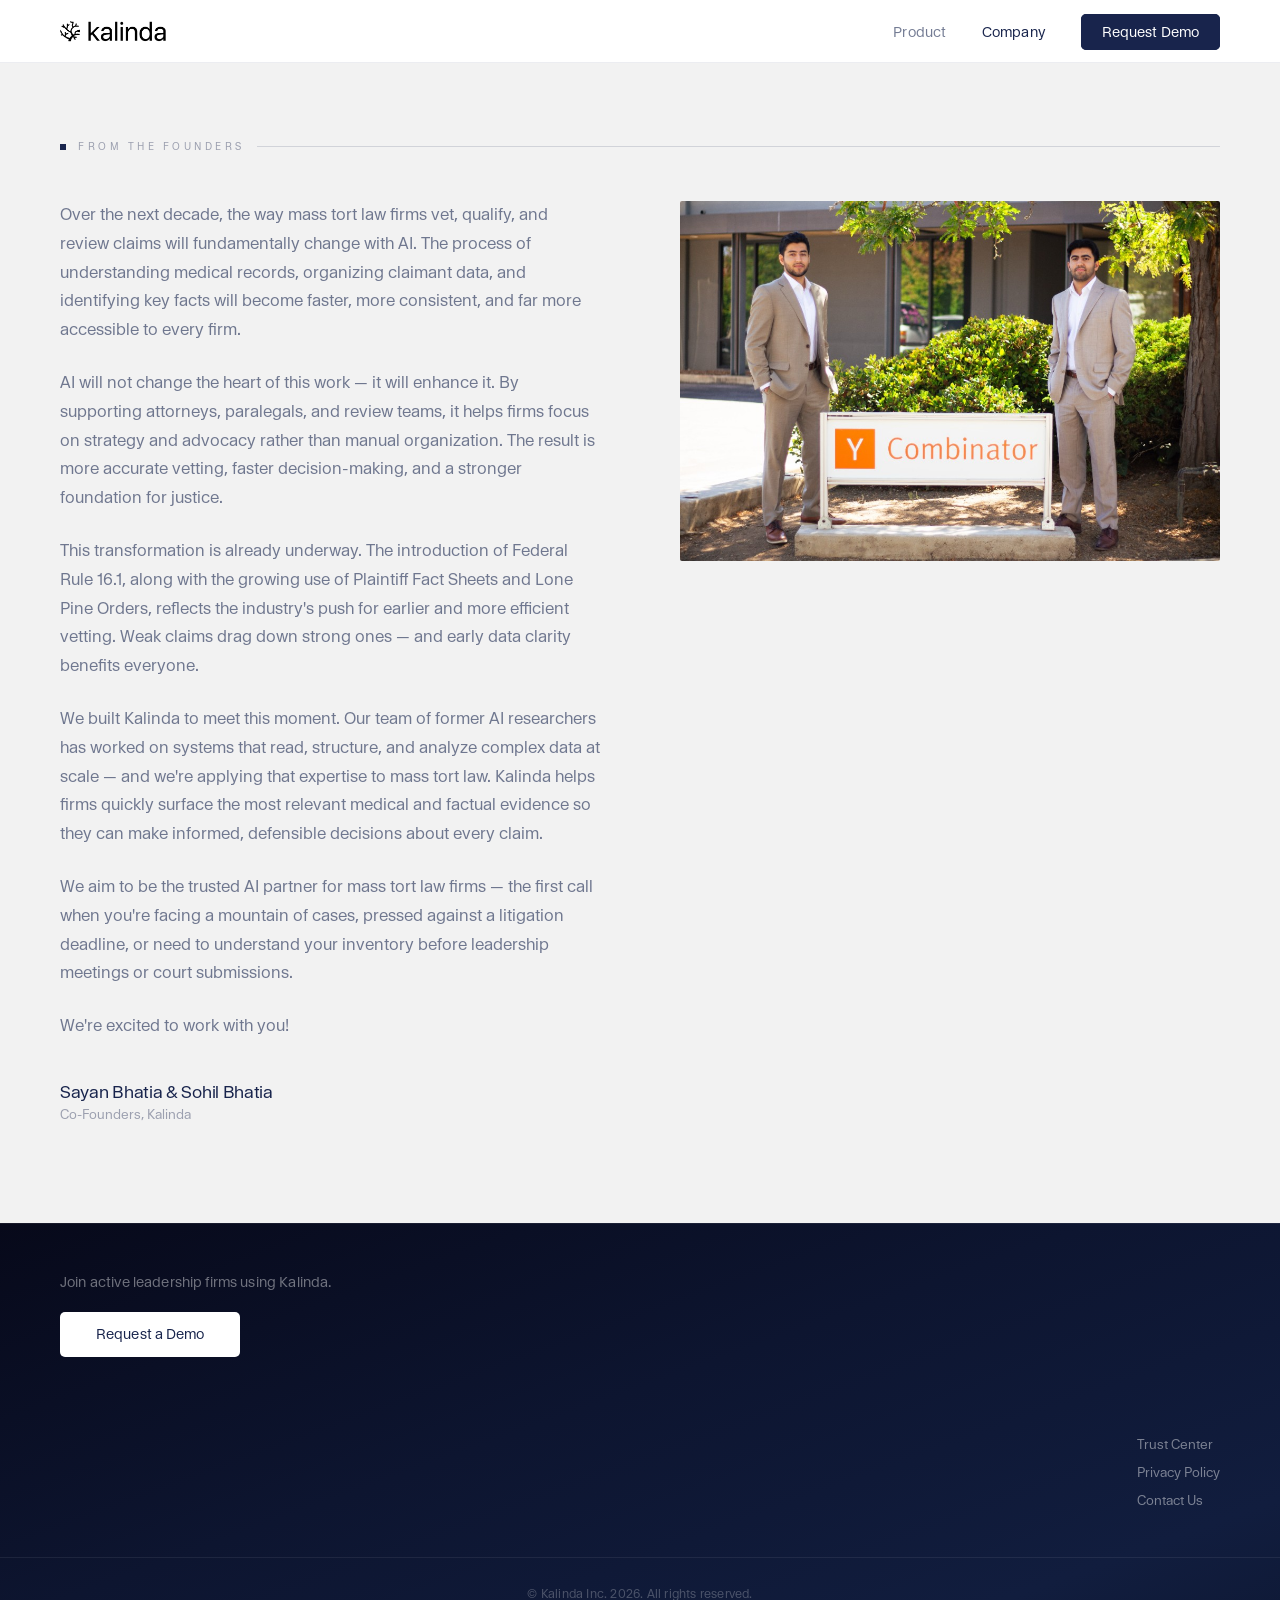
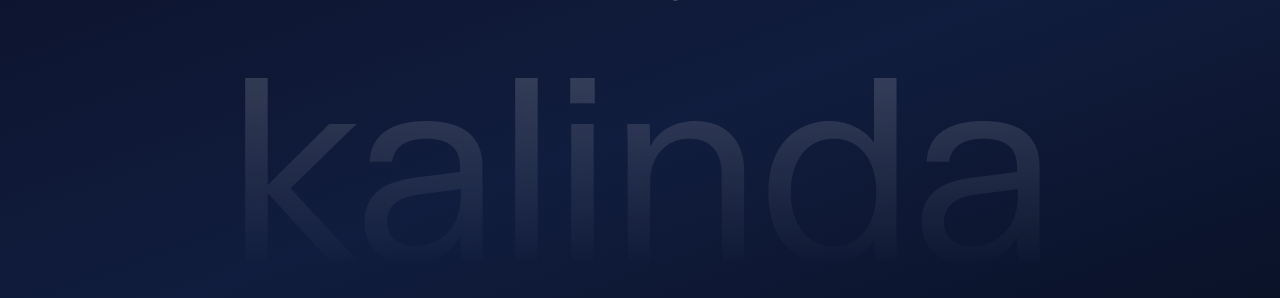
==== company.html @ b598a418 "Initial commit: Kalinda marketing website Made-with: Cursor" ====
<!DOCTYPE html>
<html lang="en">
<head>
  <meta charset="UTF-8" />
  <meta name="viewport" content="width=device-width, initial-scale=1.0" />
  <title>Kalinda — Company</title>
  <link rel="stylesheet" href="styles.css" />
</head>
<body>

  <!-- Navigation -->
  <nav id="nav" class="scrolled">
    <a href="index.html" class="nav-logo">
      <img src="kalinda_white.png" alt="Kalinda" class="nav-logo-img" />
    </a>
    <ul class="nav-links">
      <li><a href="index.html" class="nav-link">Product</a></li>
      <li><a href="company.html" class="nav-link active">Company</a></li>
      <li><a href="https://calendly.com/kalinda-ai/book-a-demo" target="_blank" rel="noopener" class="nav-cta">Request Demo</a></li>
    </ul>
  </nav>

  <!-- Letter from the founders -->
  <section class="company-letter">
    <div class="company-inner">
      <div class="company-label-row">
        <span class="company-dot"></span>
        <span class="company-label">From the Founders</span>
        <span class="company-rule"></span>
      </div>

      <div class="company-grid">
        <div class="company-text">
          <p>Over the next decade, the way mass tort law firms vet, qualify, and review claims will fundamentally change with AI. The process of understanding medical records, organizing claimant data, and identifying key facts will become faster, more consistent, and far more accessible to every firm.</p>

          <p>AI will not change the heart of this work — it will enhance it. By supporting attorneys, paralegals, and review teams, it helps firms focus on strategy and advocacy rather than manual organization. The result is more accurate vetting, faster decision-making, and a stronger foundation for justice.</p>

          <p>This transformation is already underway. The introduction of Federal Rule 16.1, along with the growing use of Plaintiff Fact Sheets and Lone Pine Orders, reflects the industry's push for earlier and more efficient vetting. Weak claims drag down strong ones — and early data clarity benefits everyone.</p>

          <p>We built Kalinda to meet this moment. Our team of former AI researchers has worked on systems that read, structure, and analyze complex data at scale — and we're applying that expertise to mass tort law. Kalinda helps firms quickly surface the most relevant medical and factual evidence so they can make informed, defensible decisions about every claim.</p>

          <p>We aim to be the trusted AI partner for mass tort law firms — the first call when you're facing a mountain of cases, pressed against a litigation deadline, or need to understand your inventory before leadership meetings or court submissions.</p>

          <p>We're excited to work with you!</p>

          <div class="company-sig">
            <span class="company-sig-names">Sayan Bhatia &amp; Sohil Bhatia</span>
            <span class="company-sig-title">Co-Founders, Kalinda</span>
          </div>
        </div>

        <div class="company-photo-wrap">
          <img src="founders.png" alt="Sayan Bhatia and Sohil Bhatia, Co-Founders of Kalinda" class="company-photo" />
        </div>
      </div>
    </div>
  </section>

  <!-- Footer -->
  <div class="dark-canvas">
    <footer id="contact">
      <div class="footer-intro">
        <p class="footer-tagline">Join active leadership firms using Kalinda.</p>
        <a href="https://calendly.com/kalinda-ai/book-a-demo" target="_blank" rel="noopener" class="btn-white">Request a Demo</a>
      </div>
      <div class="footer-top">
        <nav class="footer-nav">
          <div class="footer-col">
            <a href="https://trust.delve.co/kalinda" target="_blank" rel="noopener">Trust Center</a>
            <a href="privacy.html">Privacy Policy</a>
            <a href="mailto:hello@kalinda.ai">Contact Us</a>
          </div>
        </nav>
      </div>
      <div class="footer-bottom">
        <p>&copy; Kalinda Inc. 2026. All rights reserved.</p>
      </div>
      <div class="footer-brand" aria-hidden="true">
        <span class="footer-brand-text">kalinda</span>
      </div>
    </footer>
  </div>

  <script>
    // Nav scroll behavior (keep scrolled state on company page)
    var nav = document.getElementById('nav');
    window.addEventListener('scroll', function () {
      nav.classList.toggle('scrolled', true);
    }, { passive: true });
  </script>
</body>
</html>
---- styles.css ----
@font-face {
  font-family: 'Waldenburg';
  src: url('fonts/Waldenburg-Buch.otf') format('opentype');
  font-weight: 400;
  font-style: normal;
  font-display: swap;
}

/* ── Reset & Tokens ───────────────────────────── */
*, *::before, *::after {
  margin: 0;
  padding: 0;
  box-sizing: border-box;
}

:root {
  --navy:      #18244C;
  --navy-08:   rgba(24, 36, 76, 0.08);
  --navy-15:   rgba(24, 36, 76, 0.15);
  --navy-40:   rgba(24, 36, 76, 0.40);
  --navy-60:   rgba(24, 36, 76, 0.60);
  --offwhite:  #F2F2F2;
  --white:     #FFFFFF;
  --font:      'Waldenburg', sans-serif;
}

html { scroll-behavior: smooth; }

body {
  font-family: var(--font);
  background: var(--white);
  color: var(--navy);
  -webkit-font-smoothing: antialiased;
  -moz-osx-font-smoothing: grayscale;
}

/* ── Navigation ───────────────────────────────── */
#nav {
  position: fixed;
  top: 0; left: 0;
  width: 100%;
  z-index: 100;
  display: flex;
  align-items: center;
  justify-content: space-between;
  padding: 30px 60px;
  transition: background 0.4s ease, padding 0.4s ease, border-color 0.4s ease;
  border-bottom: 1px solid transparent;
}

#nav.scrolled {
  background: rgba(255,255,255,0.94);
  backdrop-filter: blur(16px);
  -webkit-backdrop-filter: blur(16px);
  padding: 20px 60px;
  border-bottom-color: var(--navy-08);
}

#nav.scrolled .nav-logo       { color: var(--navy); }
#nav.scrolled .nav-links a    { color: var(--navy-60); }
#nav.scrolled .nav-links a:hover { color: var(--navy); }
#nav.scrolled .nav-cta {
  background: var(--navy);
  color: var(--white) !important;
  border-color: var(--navy) !important;
}

.nav-logo {
  text-decoration: none;
  display: flex;
  align-items: center;
}

.nav-logo-img {
  height: 22px;
  width: auto;
  display: block;
  transition: filter 0.4s ease;
}

#nav.scrolled .nav-logo-img {
  filter: invert(1) brightness(0);
}

.nav-links {
  display: flex;
  align-items: center;
  gap: 36px;
  list-style: none;
}

.nav-links a {
  font-size: 14px;
  font-weight: 400;
  color: rgba(255,255,255,0.7);
  text-decoration: none;
  letter-spacing: 0.1px;
  transition: color 0.2s;
}

.nav-links a:hover { color: var(--white); }

.nav-cta {
  border: 1px solid rgba(255,255,255,0.45) !important;
  padding: 9px 20px !important;
  border-radius: 5px !important;
  font-weight: 500 !important;
  color: var(--white) !important;
  transition: background 0.2s, color 0.2s, border-color 0.2s !important;
}

.nav-cta:hover {
  background: rgba(255,255,255,0.12) !important;
}

.nav-link {
  font-size: 14px;
  font-weight: 400;
  color: rgba(255,255,255,0.7);
  text-decoration: none;
  letter-spacing: 0.1px;
  transition: color 0.2s;
}

.nav-link:hover { color: var(--white); }

.nav-link.active {
  color: var(--white);
  font-weight: 500;
}

#nav.scrolled .nav-link { color: var(--navy-60); }
#nav.scrolled .nav-link:hover { color: var(--navy); }
#nav.scrolled .nav-link.active { color: var(--navy); font-weight: 500; }

/* ── Hero ─────────────────────────────────────── */
.hero {
  position: relative;
  height: 100vh;
  min-height: 720px;
  display: flex;
  align-items: flex-start;
  overflow: hidden;
}

.hero-videos {
  position: absolute;
  inset: 0;
  overflow: hidden;
}

.hero-video {
  position: absolute;
  inset: 0;
  width: 100%;
  height: 100%;
  object-fit: cover;
  object-position: center center;
  opacity: 0;
  transition: opacity 1.2s ease;
}

.hero-video.active {
  opacity: 1;
}

.hero-overlay {
  position: absolute;
  inset: 0;
  background: linear-gradient(
    to bottom,
    rgba(14, 20, 42, 0.30) 0%,
    rgba(14, 20, 42, 0.55) 45%,
    rgba(14, 20, 42, 0.92) 100%
  );
}

.hero-content {
  position: relative;
  z-index: 2;
  padding: 220px 60px 0;
  max-width: 900px;
}

.eyebrow {
  display: inline-block;
  font-size: 11px;
  font-weight: 500;
  letter-spacing: 3px;
  text-transform: uppercase;
  color: rgba(255,255,255,0.45);
  margin-bottom: 28px;
}

.hero-content h1 {
  font-size: clamp(36px, 4.5vw, 64px);
  font-weight: 500;
  color: var(--white);
  letter-spacing: -2px;
  line-height: 1.05;
  margin-bottom: 28px;
}

.hero-sub {
  font-size: clamp(14px, 2.1vw, 17px);
  font-weight: 400;
  color: rgba(255, 255, 255, 0.6);
  line-height: 1.45;
  max-width: min(100%, 720px);
  margin: 0 0 44px;
  letter-spacing: 0.1px;
}

.hero-sub-primary,
.hero-sub-secondary {
  display: block;
}

.hero-sub-secondary {
  margin-top: 0.2em;
  line-height: 1.45;
}

/* First sentence one line only when it actually fits */
@media (min-width: 1100px) {
  .hero-sub-primary {
    white-space: nowrap;
  }
}

/* Tagline one line once there’s width (stays off a cramped “third line” split) */
@media (min-width: 700px) {
  .hero-sub-secondary {
    white-space: nowrap;
  }
}

/* ── Hero Chat (Sierra-style) ────────────────── */
.hero-chat {
  position: absolute;
  bottom: 0;
  right: 0;
  width: 454px;
  height: 420px;
  z-index: 3;
  overflow: hidden;
  -webkit-mask-image: linear-gradient(to bottom, transparent 0%, black 30%);
  mask-image: linear-gradient(to bottom, transparent 0%, black 30%);
}

.hero-chat-track {
  position: absolute;
  bottom: 0;
  left: 0;
  right: 0;
  display: flex;
  flex-direction: column;
  justify-content: flex-end;
  gap: 10px;
  padding: 20px 24px 32px;
  min-height: 100%;
}

.chat-msg {
  max-width: 340px;
  border-radius: 16px;
  padding: 14px 16px;
  background: rgba(255, 255, 255, 0.12);
  backdrop-filter: blur(20px);
  -webkit-backdrop-filter: blur(20px);
  border: 1px solid rgba(255, 255, 255, 0.14);
  display: flex;
  flex-direction: column;
  gap: 6px;
  flex-shrink: 0;
  opacity: 0;
  transform: translateY(20px);
  transition: opacity 0.9s cubic-bezier(0.22, 1, 0.36, 1),
              transform 0.9s cubic-bezier(0.22, 1, 0.36, 1);
}

.chat-msg.visible {
  opacity: 1;
  transform: translateY(0);
}

.chat-msg.kalinda {
  align-self: flex-start;
}

.chat-msg.plaintiff {
  align-self: flex-end;
}

.chat-sender {
  display: flex;
  align-items: center;
  gap: 8px;
  font-size: 11px;
  font-weight: 500;
  color: rgba(255, 255, 255, 0.7);
  letter-spacing: 0.3px;
}

.chat-sender-avatar {
  width: 18px;
  height: 18px;
  border-radius: 50%;
  object-fit: cover;
  flex-shrink: 0;
}

.chat-text {
  font-size: 13px;
  font-weight: 400;
  color: rgba(255, 255, 255, 0.92);
  line-height: 1.5;
  letter-spacing: 0.05px;
}

/* Calendar confirmation card */
.chat-confirm {
  display: flex;
  align-items: center;
  gap: 10px;
  margin-top: 8px;
  padding: 10px 14px;
  border-radius: 12px;
  background: rgba(255, 255, 255, 0.08);
  border: 1px solid rgba(255, 255, 255, 0.10);
}

.chat-confirm-icon {
  position: relative;
  width: 32px;
  height: 32px;
  flex-shrink: 0;
}

.chat-confirm-cal {
  width: 32px;
  height: 32px;
  border-radius: 6px;
  background: rgba(255, 255, 255, 0.14);
  display: flex;
  flex-direction: column;
  align-items: center;
  overflow: hidden;
}

.chat-confirm-cal-header {
  width: 100%;
  height: 9px;
  background: rgba(120, 180, 120, 0.7);
}

.chat-confirm-cal-day {
  font-size: 13px;
  font-weight: 600;
  color: rgba(255, 255, 255, 0.9);
  line-height: 23px;
}

.chat-confirm-check {
  position: absolute;
  bottom: -3px;
  right: -3px;
  width: 16px;
  height: 16px;
  border-radius: 50%;
  background: #5cb85c;
  display: flex;
  align-items: center;
  justify-content: center;
  opacity: 0;
  transform: scale(0);
  transition: opacity 0.5s ease 0.6s, transform 0.5s cubic-bezier(0.34, 1.56, 0.64, 1) 0.6s;
}

.chat-msg.visible .chat-confirm-check {
  opacity: 1;
  transform: scale(1);
}

.chat-confirm-check svg {
  width: 10px;
  height: 10px;
}

.chat-confirm-details {
  display: flex;
  flex-direction: column;
  gap: 1px;
}

.chat-confirm-title {
  font-size: 12px;
  font-weight: 500;
  color: rgba(255, 255, 255, 0.85);
}

.chat-confirm-time {
  font-size: 11px;
  color: rgba(255, 255, 255, 0.5);
}

.hero-actions {
  display: flex;
  align-items: center;
  gap: 28px;
}

.btn-white {
  display: inline-block;
  background: var(--white);
  color: var(--navy);
  padding: 14px 36px;
  border-radius: 5px;
  font-size: 14px;
  font-weight: 500;
  letter-spacing: 0.1px;
  text-decoration: none;
  transition: opacity 0.2s, transform 0.2s;
}

.btn-white:hover {
  opacity: 0.88;
  transform: translateY(-1px);
}

.btn-ghost {
  font-size: 14px;
  font-weight: 400;
  color: rgba(255,255,255,0.65);
  text-decoration: none;
  letter-spacing: 0.1px;
  transition: color 0.2s;
}

.btn-ghost:hover { color: var(--white); }

/* ── Intro ────────────────────────────────────── */
.intro {
  padding: 96px 60px;
  background: var(--white);
  border-bottom: 1px solid var(--navy-08);
}

.intro-inner {
  max-width: 820px;
}

.intro-inner p {
  font-size: clamp(24px, 3vw, 36px);
  font-weight: 400;
  color: var(--navy);
  letter-spacing: -1px;
  line-height: 1.4;
}

/* ── Platform ─────────────────────────────────── */
.platform {
  background: var(--white);
}

.platform-header {
  padding: 56px 60px 0;
}

.label {
  display: inline-block;
  font-size: 10px;
  font-weight: 500;
  letter-spacing: 3.5px;
  text-transform: uppercase;
  color: var(--navy-40);
}

.products-grid {
  display: grid;
  grid-template-columns: repeat(3, 1fr);
  margin-top: 40px;
  border-top: 1px solid var(--navy-08);
  border-bottom: 1px solid var(--navy-08);
}

.product-col {
  padding: 60px;
  border-right: 1px solid var(--navy-08);
  display: flex;
  flex-direction: column;
  gap: 0;
  transition: background 0.25s ease;
}

.product-col:last-child {
  border-right: none;
}

.product-col:hover {
  background: var(--offwhite);
}

.product-num {
  font-size: 11px;
  font-weight: 500;
  letter-spacing: 2px;
  color: var(--navy-40);
  font-variant-numeric: tabular-nums;
  margin-bottom: 36px;
}

.product-col h3 {
  font-size: clamp(28px, 2.8vw, 40px);
  font-weight: 500;
  color: var(--navy);
  letter-spacing: -1.5px;
  line-height: 1.05;
  margin-bottom: 20px;
}

.product-col p {
  font-size: 15px;
  font-weight: 400;
  color: var(--navy-60);
  line-height: 1.72;
  flex: 1;
  margin-bottom: 32px;
}

.row-link {
  font-size: 13px;
  font-weight: 500;
  color: var(--navy);
  text-decoration: none;
  letter-spacing: 0.2px;
  opacity: 0.4;
  align-self: flex-start;
  transition: opacity 0.2s;
}

.row-link:hover { opacity: 1; }

/* ── Vision / About ───────────────────────────── */
.vision {
  padding: 100px 60px;
  background: var(--offwhite);
  border-top: 1px solid var(--navy-08);
  border-bottom: 1px solid var(--navy-08);
}

.vision-inner {
  display: grid;
  grid-template-columns: 200px 1fr;
  gap: 80px;
  align-items: start;
  max-width: 1200px;
}

.vision-left { padding-top: 4px; }

.vision-right blockquote {
  font-size: clamp(22px, 2.5vw, 32px);
  font-weight: 400;
  color: var(--navy);
  letter-spacing: -0.8px;
  line-height: 1.5;
  margin-bottom: 64px;
  max-width: 680px;
}

.vision-stats {
  display: flex;
  align-items: center;
  gap: 48px;
}

.stat h4 {
  font-size: 52px;
  font-weight: 500;
  color: var(--navy);
  letter-spacing: -2.5px;
  line-height: 1;
}

.stat p {
  font-size: 12px;
  font-weight: 400;
  color: var(--navy-60);
  margin-top: 8px;
  letter-spacing: 0.2px;
  max-width: 90px;
  line-height: 1.45;
}

.stat-divider {
  width: 1px;
  height: 52px;
  background: var(--navy-15);
  flex-shrink: 0;
}

/* ── Dark Canvas (CTA + Footer) ──────────────── */
.dark-canvas {
  position: relative;
  background: linear-gradient(
    160deg,
    #07091a 0%,
    #0d1530 35%,
    #111d3e 65%,
    #0a1228 100%
  );
}

/* ── Security & compliance (above footer) ─────── */
.security-section {
  position: relative;
  z-index: 2;
  padding: 100px 60px 72px;
  border-top: 1px solid rgba(255, 255, 255, 0.06);
  background: transparent;
}

.security-inner {
  max-width: 720px;
}

.security-title {
  font-size: clamp(22px, 2.2vw, 28px);
  font-weight: 500;
  color: var(--white);
  letter-spacing: -0.5px;
  line-height: 1.25;
  margin: 0 0 20px;
}

.security-copy {
  font-size: 16px;
  font-weight: 400;
  color: rgba(255, 255, 255, 0.48);
  line-height: 1.75;
  margin: 0;
  letter-spacing: 0.1px;
}

.cta-note {
  font-size: 12px;
  color: rgba(255,255,255,0.3);
  letter-spacing: 0.2px;
}

/* ── Footer ───────────────────────────────────── */
footer {
  position: relative;
  z-index: 2;
  background: transparent;
  border-top: 1px solid rgba(255,255,255,0.07);
}

.footer-intro {
  padding: 48px 60px 40px;
  max-width: 1200px;
  display: flex;
  flex-direction: column;
  align-items: flex-start;
  gap: 18px;
}

.footer-tagline {
  margin: 0;
  font-size: 14px;
  font-weight: 400;
  line-height: 1.55;
  letter-spacing: 0.15px;
  color: rgba(255, 255, 255, 0.42);
  max-width: 400px;
}

.footer-brand {
  overflow: hidden;
  height: 1em;
  font-size: clamp(140px, 20vw, 320px);
  -webkit-mask-image: linear-gradient(to bottom, rgba(0,0,0,0.7) 0%, transparent 90%);
  mask-image: linear-gradient(to bottom, rgba(0,0,0,0.7) 0%, transparent 90%);
}

.footer-brand-text {
  display: block;
  font-family: var(--font);
  font-size: inherit;
  font-weight: 400;
  color: rgba(255, 255, 255, 0.25);
  letter-spacing: -4px;
  line-height: 1;
  white-space: nowrap;
  user-select: none;
  text-align: center;
}

.footer-top {
  display: flex;
  justify-content: flex-end;
  align-items: flex-start;
  padding: 40px 60px 48px;
  border-bottom: 1px solid rgba(255,255,255,0.07);
}

.footer-nav {
  display: flex;
  gap: 80px;
}

.footer-col {
  display: flex;
  flex-direction: column;
  gap: 12px;
}

.footer-col-label {
  font-size: 10px;
  font-weight: 500;
  letter-spacing: 3px;
  text-transform: uppercase;
  color: rgba(255,255,255,0.25);
  margin-bottom: 4px;
}

.footer-col a {
  font-size: 13px;
  color: rgba(255,255,255,0.45);
  text-decoration: none;
  transition: color 0.2s;
}

.footer-col a:hover { color: rgba(255,255,255,0.75); }

.footer-bottom {
  display: flex;
  justify-content: center;
  align-items: center;
  padding: 28px 60px 40px;
}

.footer-bottom p {
  font-size: 12px;
  color: rgba(255,255,255,0.25);
  letter-spacing: 0.2px;
}

.footer-bottom a {
  font-size: 12px;
  color: rgba(255,255,255,0.25);
  text-decoration: none;
  transition: color 0.2s;
}

.footer-bottom a:hover { color: rgba(255,255,255,0.55); }

/* ── Product Animations ───────────────────────── */
.anim {
  height: 64px;
  margin-bottom: 36px;
  pointer-events: none;
  user-select: none;
}

/* Voice waveform (Intake) */
.anim-voice {
  display: flex;
  align-items: center;
  gap: 4px;
}

.vb {
  display: block;
  width: 3px;
  height: 40px;
  background: var(--navy);
  border-radius: 2px;
  transform-origin: center;
  animation: vb-wave 1.5s ease-in-out infinite;
}

.vb:nth-child(1)  { animation-delay: 0.00s; opacity: 0.12; }
.vb:nth-child(2)  { animation-delay: 0.10s; opacity: 0.20; }
.vb:nth-child(3)  { animation-delay: 0.20s; opacity: 0.32; }
.vb:nth-child(4)  { animation-delay: 0.30s; opacity: 0.45; }
.vb:nth-child(5)  { animation-delay: 0.40s; opacity: 0.60; }
.vb:nth-child(6)  { animation-delay: 0.50s; opacity: 0.70; }
.vb:nth-child(7)  { animation-delay: 0.40s; opacity: 0.60; }
.vb:nth-child(8)  { animation-delay: 0.30s; opacity: 0.45; }
.vb:nth-child(9)  { animation-delay: 0.20s; opacity: 0.32; }
.vb:nth-child(10) { animation-delay: 0.10s; opacity: 0.20; }
.vb:nth-child(11) { animation-delay: 0.00s; opacity: 0.12; }

@keyframes vb-wave {
  0%, 100% { transform: scaleY(0.18); }
  50%       { transform: scaleY(1); }
}

/* Document shuffle (Record Review) */
.anim-docs {
  display: block;
  position: relative;
}

.doc {
  position: absolute;
  top: 4px;
  left: 0;
  width: 42px;
  height: 52px;
  border: 1.5px solid rgba(24, 36, 76, 0.16);
  border-radius: 3px;
  background: var(--white);
}

/* Horizontal lines inside each doc */
.doc::before {
  content: '';
  position: absolute;
  top: 9px;
  left: 7px;
  right: 7px;
  height: 1.5px;
  background: rgba(24, 36, 76, 0.10);
  border-radius: 1px;
  box-shadow:
    0 7px 0 rgba(24, 36, 76, 0.07),
    0 14px 0 rgba(24, 36, 76, 0.05),
    0 21px 0 rgba(24, 36, 76, 0.04);
}

/* Short line */
.doc::after {
  content: '';
  position: absolute;
  top: 30px;
  left: 7px;
  width: 55%;
  height: 1.5px;
  background: rgba(24, 36, 76, 0.07);
  border-radius: 1px;
}

/* The shuffle: front → slide off right → invisible → back → mid → front */
@keyframes doc-cycle {
  0%   { transform: translate(0px,  0px)  scale(1);    opacity: 1;    }
  28%  { transform: translate(0px,  0px)  scale(1);    opacity: 1;    }
  33%  { transform: translate(28px,-10px) scale(1);    opacity: 0;    }
  34%  { transform: translate(10px,  8px) scale(0.84); opacity: 0;    }
  46%  { transform: translate(10px,  8px) scale(0.84); opacity: 0.35; }
  66%  { transform: translate(5px,   4px) scale(0.92); opacity: 0.62; }
  100% { transform: translate(0px,  0px)  scale(1);    opacity: 1;    }
}

/* Stagger each doc through the same cycle */
.doc:nth-child(1) { z-index: 1; animation: doc-cycle 3s cubic-bezier(0.4,0,0.2,1) infinite; animation-delay: -1.4s; }
.doc:nth-child(2) { z-index: 2; animation: doc-cycle 3s cubic-bezier(0.4,0,0.2,1) infinite; animation-delay: -2s;   }
.doc:nth-child(3) { z-index: 3; animation: doc-cycle 3s cubic-bezier(0.4,0,0.2,1) infinite; animation-delay:  0s;   }

/* Chat (Agent) */
.anim-chat {
  display: flex;
  flex-direction: column;
  justify-content: flex-end;
  gap: 8px;
}

.chat-user,
.chat-ai {
  display: flex;
  align-items: center;
}

.chat-user {
  justify-content: flex-end;
}

.chat-user {
  background: var(--navy-08);
  border-radius: 10px 10px 2px 10px;
  padding: 9px 14px;
  gap: 6px;
  align-self: flex-end;
}

.chat-ai {
  background: var(--offwhite);
  border-radius: 10px 10px 10px 2px;
  padding: 10px 14px;
  gap: 5px;
  align-self: flex-start;
}

.ctl {
  display: block;
  height: 2px;
  width: 56px;
  background: var(--navy);
  opacity: 0.25;
  border-radius: 1px;
}

.ctl-s { width: 32px; }

.cd {
  display: inline-block;
  width: 5px;
  height: 5px;
  border-radius: 50%;
  background: var(--navy);
  opacity: 0.35;
  animation: cd-bounce 1.3s ease-in-out infinite;
}

.cd:nth-child(2) { animation-delay: 0.18s; }
.cd:nth-child(3) { animation-delay: 0.36s; }

@keyframes cd-bounce {
  0%, 100% { transform: translateY(0);   opacity: 0.25; }
  50%       { transform: translateY(-5px); opacity: 0.7; }
}

/* ── How It Works ─────────────────────────────── */
.how-it-works {
  background: var(--offwhite);
  padding: 100px 60px 60px;
}

.hiw-inner {
  max-width: 1200px;
  margin: 0 auto;
}

.hiw-label-row {
  display: flex;
  align-items: center;
  gap: 12px;
  margin-bottom: 48px;
}

.hiw-dot {
  width: 6px;
  height: 6px;
  background: var(--navy);
  flex-shrink: 0;
}

.hiw-label {
  font-size: 10px;
  font-weight: 500;
  letter-spacing: 3.5px;
  text-transform: uppercase;
  color: var(--navy-40);
  flex-shrink: 0;
}

.hiw-rule {
  flex: 1;
  height: 1px;
  background: var(--navy-15);
}

.hiw-header {
  display: grid;
  grid-template-columns: 1fr 1fr;
  gap: 60px;
  align-items: end;
  margin-bottom: 48px;
}

.hiw-title {
  font-size: clamp(32px, 4vw, 52px);
  font-weight: 400;
  color: var(--navy);
  letter-spacing: -2px;
  line-height: 1.1;
}

.hiw-subtitle {
  font-size: 16px;
  font-weight: 400;
  color: var(--navy-60);
  line-height: 1.7;
  max-width: 480px;
}

/* ── Tabs with timer bar ─────────────────────── */
.hiw-tabs {
  display: flex;
  gap: 0;
  margin-bottom: 40px;
  border-bottom: 1px solid var(--navy-08);
}

.hiw-tab {
  flex: 1;
  background: none;
  border: none;
  outline: none;
  padding: 16px 0 14px;
  cursor: pointer;
  display: flex;
  flex-direction: column;
  align-items: stretch;
  gap: 10px;
  position: relative;
  font-family: var(--font);
}

.hiw-tab-text {
  font-size: 14px;
  font-weight: 500;
  color: var(--navy-40);
  letter-spacing: 0.3px;
  text-align: center;
  transition: color 0.3s;
}

.hiw-tab.active .hiw-tab-text {
  color: var(--navy);
}

.hiw-tab-bar {
  height: 3px;
  background: var(--navy-08);
  border-radius: 2px;
  overflow: hidden;
  position: relative;
}

.hiw-tab-fill {
  position: absolute;
  inset: 0;
  background: var(--navy);
  border-radius: 2px;
  transform: scaleX(0);
  transform-origin: left;
}

.hiw-tab.active .hiw-tab-fill {
  animation: hiw-timer 7s linear forwards;
}

@keyframes hiw-timer {
  from { transform: scaleX(0); }
  to   { transform: scaleX(1); }
}

/* ── Single panel area ───────────────────────── */
.hiw-panel {
  position: relative;
  min-height: 460px;
}

.hiw-slide {
  display: none;
  grid-template-columns: 1.4fr 1fr;
  gap: 40px;
  align-items: stretch;
  animation: hiw-fadein 0.5s ease;
}

.hiw-slide.active {
  display: grid;
}

@keyframes hiw-fadein {
  from { opacity: 0; transform: translateY(12px); }
  to   { opacity: 1; transform: translateY(0); }
}

.hiw-slide-text {
  display: flex;
  flex-direction: column;
  justify-content: center;
  padding: 48px 40px;
  border: 1px solid var(--navy-08);
  background: var(--white);
}

.hiw-step-num {
  font-size: 10px;
  font-weight: 500;
  letter-spacing: 3px;
  color: var(--navy-40);
  text-transform: uppercase;
  margin-bottom: 20px;
}

.hiw-slide-text h3 {
  font-size: clamp(22px, 2.4vw, 30px);
  font-weight: 500;
  color: var(--navy);
  letter-spacing: -0.8px;
  line-height: 1.2;
  margin-bottom: 16px;
}

.hiw-slide-text p {
  font-size: 15px;
  font-weight: 400;
  color: var(--navy-60);
  line-height: 1.7;
}

.hiw-slide-visual {
  min-height: 380px;
}

/* ── Mock UI (light grey theme) ──────────────── */
.hiw-mock {
  background: #f4f5f7;
  border: 1px solid #e2e4e9;
  border-radius: 12px;
  height: 100%;
  padding: 28px;
  display: flex;
  flex-direction: column;
}

.hiw-mock-header {
  display: flex;
  align-items: center;
  justify-content: space-between;
  margin-bottom: 20px;
  padding-bottom: 16px;
  border-bottom: 1px solid #e2e4e9;
}

.hiw-mock-title {
  font-size: 13px;
  font-weight: 500;
  color: var(--navy);
  letter-spacing: 0.2px;
}

.hiw-mock-badge {
  font-size: 9px;
  font-weight: 500;
  letter-spacing: 1.5px;
  text-transform: uppercase;
  color: var(--navy-40);
  padding: 3px 8px;
  border: 1px solid #d0d3d9;
  border-radius: 4px;
}

.hiw-mock-badge-live {
  color: #2e8b57;
  border-color: rgba(46,139,87,0.3);
  background: rgba(46,139,87,0.06);
}

/* Mock rows */
.hiw-mock-rows {
  flex: 1;
  display: flex;
  flex-direction: column;
  gap: 0;
}

.hiw-mock-row {
  display: flex;
  align-items: center;
  justify-content: space-between;
  padding: 10px 0;
  border-bottom: 1px solid #ecedf0;
}

.hiw-mock-field {
  font-size: 12px;
  color: var(--navy-60);
  letter-spacing: 0.2px;
}

.hiw-mock-value {
  font-size: 11px;
  color: var(--navy-40);
  margin-left: auto;
  margin-right: 10px;
}

.hiw-mock-status {
  flex-shrink: 0;
}

.hiw-mock-status.complete {
  color: #2e8b57;
}

.hiw-mock-status.missing {
  color: #d97706;
}

.hiw-mock-footer {
  display: flex;
  align-items: center;
  justify-content: space-between;
  margin-top: 16px;
  padding-top: 14px;
  border-top: 1px solid #e2e4e9;
  font-size: 11px;
  color: var(--navy-40);
}

.hiw-mock-warn {
  color: #d97706;
}

.hiw-mock-good {
  color: #2e8b57;
  display: flex;
  align-items: center;
  gap: 4px;
}

/* Sync mock - filled rows */
.hiw-row-filled {
  display: grid;
  grid-template-columns: 1fr auto auto;
  gap: 8px;
}

/* ── Feature 4: Triage Records mock ──────────── */
.hiw-mock-triage {
  position: relative;
}

.hiw-triage-body {
  flex: 1;
  display: flex;
  flex-direction: column;
  gap: 12px;
}

.hiw-triage-dropzone {
  border: 2px dashed #d0d3d9;
  border-radius: 8px;
  padding: 28px 20px;
  display: flex;
  flex-direction: column;
  align-items: center;
  gap: 8px;
  position: relative;
  background: #fff;
}

.hiw-triage-cursor {
  position: absolute;
  top: -20px;
  right: 60px;
  opacity: 0;
  transition: top 0.6s cubic-bezier(0.22,1,0.36,1), right 0.6s cubic-bezier(0.22,1,0.36,1), opacity 0.3s;
  z-index: 2;
}

.hiw-triage-cursor.anim-enter {
  opacity: 0.8;
  top: 20px;
  right: 40px;
}

.hiw-triage-cursor.anim-drop {
  opacity: 0.8;
  top: 40px;
  right: 50%;
  transform: translateX(50%);
}

.hiw-triage-cursor.anim-hide { opacity: 0; }

.hiw-triage-doc {
  position: absolute;
  top: -30px;
  right: 55px;
  display: flex;
  align-items: center;
  gap: 4px;
  background: #fff;
  border: 1px solid #d0d3d9;
  border-radius: 4px;
  padding: 4px 8px;
  font-size: 10px;
  font-weight: 500;
  color: var(--navy);
  opacity: 0;
  transition: top 0.6s cubic-bezier(0.22,1,0.36,1), right 0.6s cubic-bezier(0.22,1,0.36,1), opacity 0.3s;
  white-space: nowrap;
  z-index: 1;
  box-shadow: 0 2px 8px rgba(0,0,0,0.08);
}

.hiw-triage-doc.anim-enter {
  opacity: 1;
  top: 10px;
  right: 35px;
}

.hiw-triage-doc.anim-drop {
  opacity: 1;
  top: 30px;
  right: 50%;
  transform: translateX(50%);
}

.hiw-triage-doc.anim-hide { opacity: 0; }

.hiw-triage-upload-icon {
  opacity: 0.5;
  margin-bottom: 2px;
  transition: opacity 0.3s;
}

.hiw-triage-dropzone.uploaded .hiw-triage-upload-icon {
  opacity: 0;
}

.hiw-triage-drop-label {
  font-size: 12px;
  font-weight: 500;
  color: var(--navy);
  transition: all 0.3s;
}

.hiw-triage-drop-sub {
  font-size: 10px;
  color: var(--navy-40);
  transition: all 0.3s;
}

.hiw-triage-dropzone.uploaded {
  border-color: #2e8b57;
  border-style: solid;
  background: rgba(46,139,87,0.04);
}

.hiw-triage-chat-input {
  display: flex;
  align-items: flex-end;
  gap: 8px;
  background: #fff;
  border: 1px solid #d0d3d9;
  border-radius: 8px;
  padding: 10px 12px;
}

.hiw-triage-input-text {
  flex: 1;
  font-size: 11px;
  color: var(--navy);
  line-height: 1.5;
}

.hiw-triage-send {
  width: 28px;
  height: 28px;
  border-radius: 6px;
  background: var(--navy);
  color: #fff;
  border: none;
  display: flex;
  align-items: center;
  justify-content: center;
  flex-shrink: 0;
  cursor: pointer;
}

.hiw-triage-toast {
  position: absolute;
  bottom: 78px;
  left: 50%;
  transform: translateX(-50%) translateY(8px);
  display: flex;
  align-items: center;
  gap: 6px;
  background: #fff;
  border: 1px solid #c6ecd4;
  border-radius: 6px;
  padding: 8px 14px;
  box-shadow: 0 4px 16px rgba(0,0,0,0.08);
  font-size: 12px;
  font-weight: 500;
  color: #2e8b57;
  white-space: nowrap;
  opacity: 0;
  transition: opacity 0.4s, transform 0.4s;
  pointer-events: none;
}

.hiw-triage-toast.visible {
  opacity: 1;
  transform: translateX(-50%) translateY(0);
}

.hiw-triage-input-text {
  border-right: 2px solid transparent;
}

.hiw-triage-input-text.typing {
  border-right-color: var(--navy);
  animation: triage-blink 0.6s step-end infinite;
}

@keyframes triage-blink {
  50% { border-right-color: transparent; }
}

/* ── See your cases enriched ─────────────────── */
.enriched {
  background: var(--offwhite);
  padding: 48px 60px 120px;
}

.enriched-inner {
  max-width: 1200px;
  margin: 0 auto;
}

.enriched-label-row {
  display: flex;
  align-items: center;
  gap: 12px;
  margin-bottom: 48px;
}

.enriched-label {
  font-size: 10px;
  font-weight: 500;
  letter-spacing: 3.5px;
  text-transform: uppercase;
  color: var(--navy-40);
  flex-shrink: 0;
}

.enriched-rule {
  flex: 1;
  height: 1px;
  background: var(--navy-15);
}

.enriched-grid {
  display: grid;
  grid-template-columns: 1fr 1fr;
  gap: 80px;
  align-items: start;
}

.enriched-title {
  font-size: clamp(32px, 4vw, 52px);
  font-weight: 400;
  color: var(--navy);
  letter-spacing: -2px;
  line-height: 1.1;
  margin-bottom: 24px;
}

.enriched-desc {
  font-size: 16px;
  font-weight: 400;
  color: var(--navy-60);
  line-height: 1.7;
  max-width: 440px;
  margin-bottom: 40px;
}

.enriched-cta {
  display: inline-flex;
  align-items: center;
  gap: 8px;
  padding: 14px 32px;
  background: var(--navy);
  color: #fff;
  font-size: 14px;
  font-weight: 500;
  text-decoration: none;
  border: none;
  cursor: pointer;
  transition: background 0.2s;
  font-family: var(--font);
}

.enriched-cta:hover {
  background: var(--navy-90);
}

.enriched-right {
  display: flex;
  flex-direction: column;
  gap: 32px;
  padding-top: 8px;
}

.enriched-point {
  display: flex;
  gap: 20px;
  align-items: baseline;
}

.enriched-num {
  font-size: 11px;
  font-weight: 500;
  letter-spacing: 2px;
  color: var(--navy-40);
  flex-shrink: 0;
  font-family: var(--font);
}

.enriched-point h3 {
  font-size: 17px;
  font-weight: 500;
  color: var(--navy);
  letter-spacing: -0.3px;
  line-height: 1.3;
  margin-bottom: 6px;
}

.enriched-point p {
  font-size: 14px;
  font-weight: 400;
  color: var(--navy-60);
  line-height: 1.6;
}

/* ── Trust and reliability ────────────────────── */
.trust {
  background: var(--white);
  padding: 80px 60px 60px;
  text-align: center;
}

.trust-inner {
  max-width: 800px;
  margin: 0 auto;
}

.trust-title {
  font-size: clamp(32px, 4vw, 52px);
  font-weight: 400;
  color: var(--navy);
  letter-spacing: -2px;
  line-height: 1.1;
  margin-bottom: 16px;
}

.trust-sub {
  font-size: 16px;
  font-weight: 400;
  color: var(--navy-40);
  line-height: 1.6;
  max-width: 500px;
  margin: 0 auto 40px;
}

.trust-badges {
  display: flex;
  justify-content: center;
  gap: 20px;
}

.trust-badge {
  width: 64px;
  height: 64px;
  display: flex;
  align-items: center;
  justify-content: center;
}

.trust-badge img {
  width: 100%;
  height: 100%;
  object-fit: contain;
}

/* ── FAQ ─────────────────────────────────────── */
.faq {
  background: var(--offwhite);
  padding: 48px 60px 100px;
}

.faq-inner {
  max-width: 800px;
  margin: 0 auto;
}

.faq-badge {
  display: inline-flex;
  align-items: center;
  gap: 6px;
  font-size: 11px;
  font-weight: 500;
  color: var(--navy);
  background: var(--white);
  border: 1px solid var(--navy-08);
  padding: 3px 10px;
  border-radius: 3px;
  margin-bottom: 16px;
}

.faq-badge-dot {
  width: 6px;
  height: 6px;
  border-radius: 50%;
  background: #2e8b57;
}

.faq-title {
  font-size: clamp(26px, 3vw, 36px);
  font-weight: 400;
  color: var(--navy);
  letter-spacing: -1px;
  margin-bottom: 32px;
}

.faq-list {
  border-top: 1px solid var(--navy-08);
}

.faq-item {
  border-bottom: 1px solid var(--navy-08);
}

.faq-q {
  width: 100%;
  display: flex;
  align-items: center;
  justify-content: space-between;
  gap: 16px;
  padding: 20px 0;
  background: none;
  border: none;
  cursor: pointer;
  font-family: var(--font);
  font-size: 15px;
  font-weight: 500;
  color: var(--navy);
  text-align: left;
  outline: none;
}

.faq-q:hover { text-decoration: underline; }

.faq-chevron {
  flex-shrink: 0;
  color: var(--navy-40);
  transition: transform 0.25s ease;
}

.faq-item.open .faq-chevron {
  transform: rotate(180deg);
}

.faq-a {
  max-height: 0;
  overflow: hidden;
  transition: max-height 0.3s ease, padding 0.3s ease;
  font-size: 14px;
  color: var(--navy-60);
  line-height: 1.7;
  padding: 0 0 0;
}

.faq-item.open .faq-a {
  max-height: 200px;
  padding: 0 0 20px;
}

/* ── Company Page ────────────────────────────── */
.company-letter {
  padding: 140px 60px 100px;
  background: var(--offwhite);
}

.company-inner {
  max-width: 1200px;
  margin: 0 auto;
}

.company-label-row {
  display: flex;
  align-items: center;
  gap: 12px;
  margin-bottom: 48px;
}

.company-dot {
  width: 6px;
  height: 6px;
  background: var(--navy);
  flex-shrink: 0;
}

.company-label {
  font-size: 10px;
  font-weight: 500;
  letter-spacing: 3.5px;
  text-transform: uppercase;
  color: var(--navy-40);
  flex-shrink: 0;
}

.company-rule {
  flex: 1;
  height: 1px;
  background: var(--navy-15);
}

.company-grid {
  display: grid;
  grid-template-columns: 1fr 1fr;
  gap: 80px;
  align-items: start;
}

.company-text p {
  font-size: 16px;
  font-weight: 400;
  color: var(--navy-60);
  line-height: 1.8;
  margin-bottom: 24px;
}

.company-text p:last-of-type {
  margin-bottom: 40px;
}

.company-sig {
  display: flex;
  flex-direction: column;
  gap: 4px;
}

.company-sig-names {
  font-size: 17px;
  font-weight: 500;
  color: var(--navy);
  letter-spacing: -0.3px;
}

.company-sig-title {
  font-size: 13px;
  color: var(--navy-40);
}

.company-photo-wrap {
  position: sticky;
  top: 120px;
}

.company-photo {
  width: 100%;
  height: auto;
  display: block;
  border-radius: 2px;
}

/* ── Scroll Fade-in ───────────────────────────── */
.fade-up {
  opacity: 0;
  transform: translateY(20px);
  transition: opacity 0.65s ease, transform 0.65s ease;
}

.fade-up.visible {
  opacity: 1;
  transform: translateY(0);
}

/* ── Responsive ───────────────────────────────── */
@media (max-width: 900px) {
  #nav,
  #nav.scrolled { padding: 22px 28px; }

  .nav-links li:not(:last-child) { display: none; }

  .hero-content { padding: 0 28px 60px; }
  .hero-content h1 { letter-spacing: -2px; }

  .intro { padding: 72px 28px; }

  .platform-header { padding: 44px 28px 0; }

  .products-grid {
    grid-template-columns: 1fr;
  }

  .product-col {
    padding: 44px 28px;
    border-right: none;
    border-bottom: 1px solid var(--navy-08);
  }

  .product-col:last-child {
    border-bottom: none;
  }

  .vision { padding: 72px 28px; }

  .vision-inner {
    grid-template-columns: 1fr;
    gap: 40px;
  }

  .vision-stats { gap: 28px; }
  .stat h4 { font-size: 40px; }

  .security-section { padding: 72px 28px 56px; }

  .footer-intro {
    padding: 40px 28px 32px;
    gap: 16px;
  }

  .footer-top {
    flex-direction: column;
    gap: 44px;
    padding: 44px 28px 36px;
  }

  .footer-nav { gap: 40px; }
  .footer-bottom { padding: 20px 28px; flex-direction: column; gap: 8px; }

  .how-it-works { padding: 64px 28px 80px; }

  .hiw-header {
    grid-template-columns: 1fr;
    gap: 20px;
    margin-bottom: 32px;
  }

  .hiw-tabs { gap: 0; }
  .hiw-tab-text { font-size: 12px; }

  .hiw-slide.active {
    grid-template-columns: 1fr;
  }

  .hiw-slide-text { padding: 32px 24px; }
  .hiw-slide-visual { min-height: 300px; }

  .enriched { padding: 48px 28px 60px; }
  .enriched-grid { grid-template-columns: 1fr; gap: 40px; }

  .faq { padding: 48px 28px 72px; }

  .company-letter { padding: 110px 28px 60px; }
  .company-grid { grid-template-columns: 1fr; gap: 40px; }

  .hero-chat {
    width: 300px;
    height: 320px;
  }

  .hero-chat-track {
    padding: 16px 14px 24px;
  }

  .chat-msg {
    max-width: 260px;
    padding: 10px 12px;
  }

  .chat-text { font-size: 12px; }
}
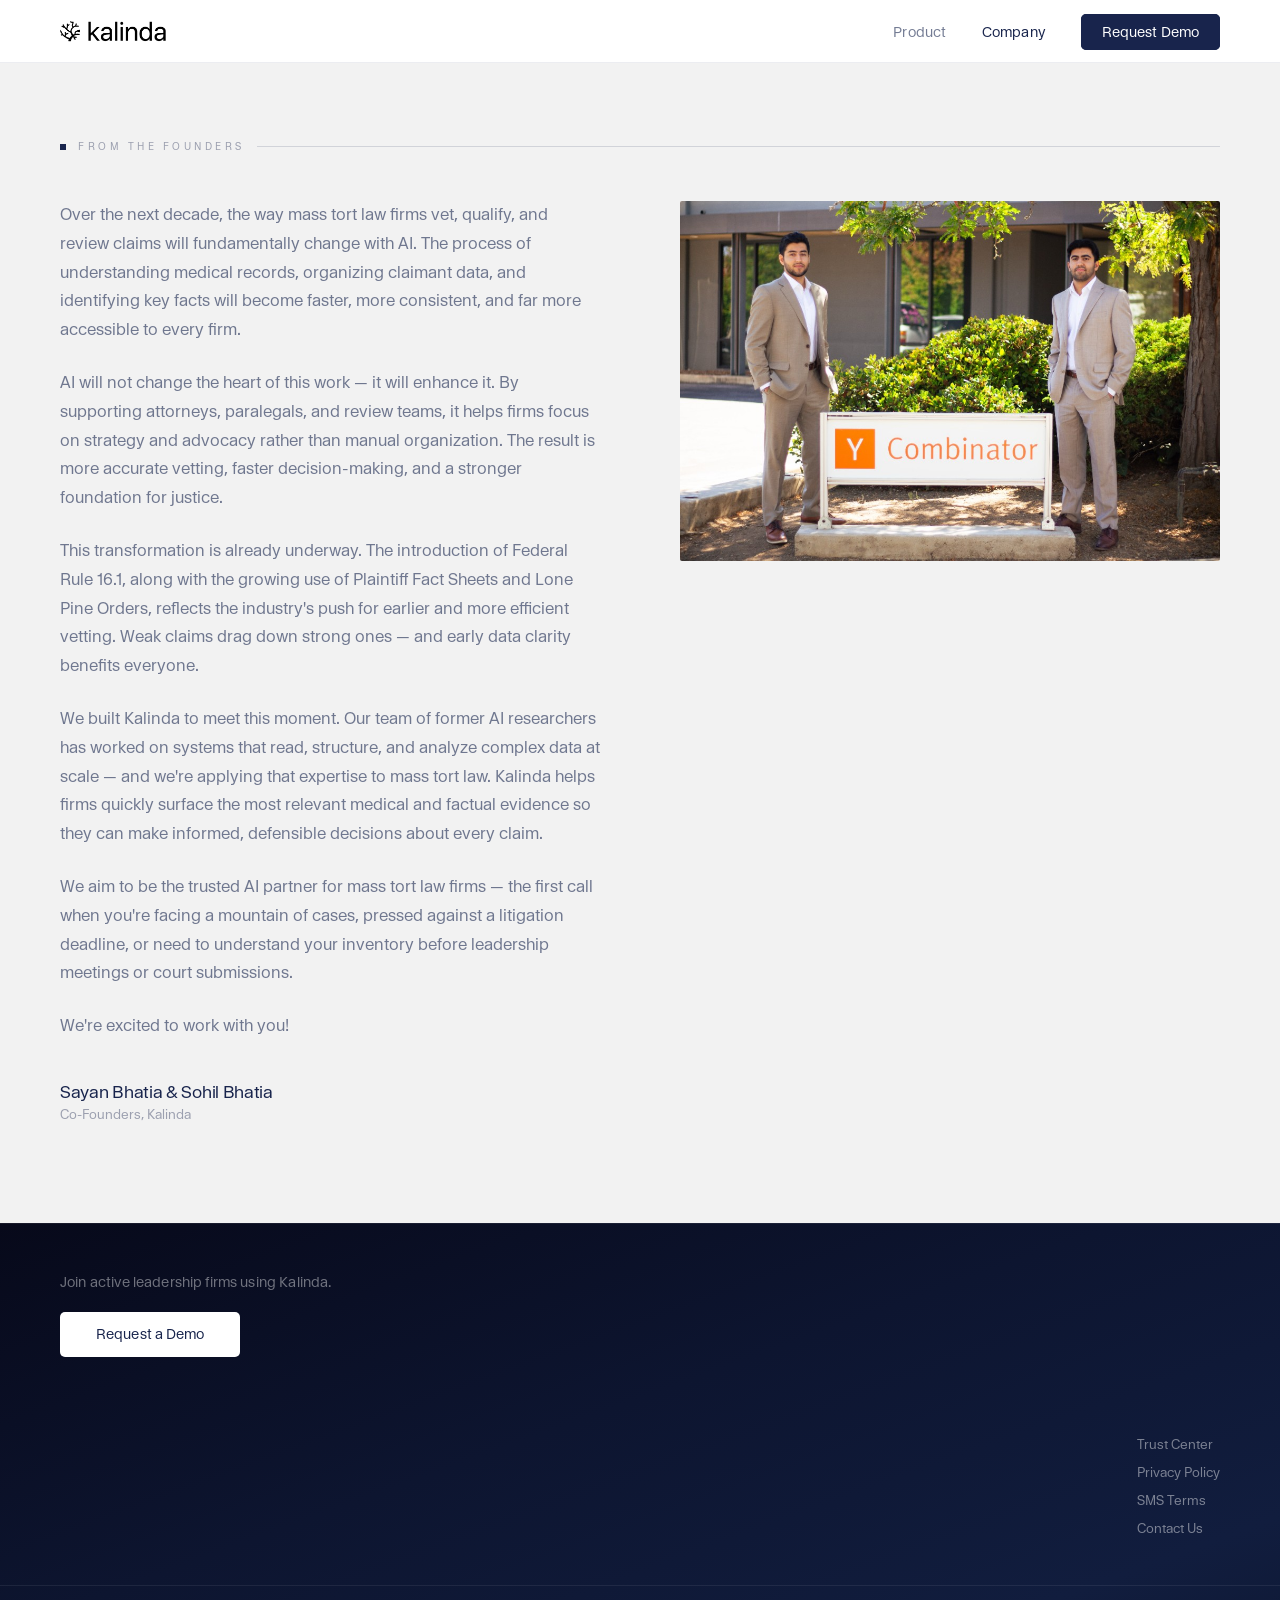
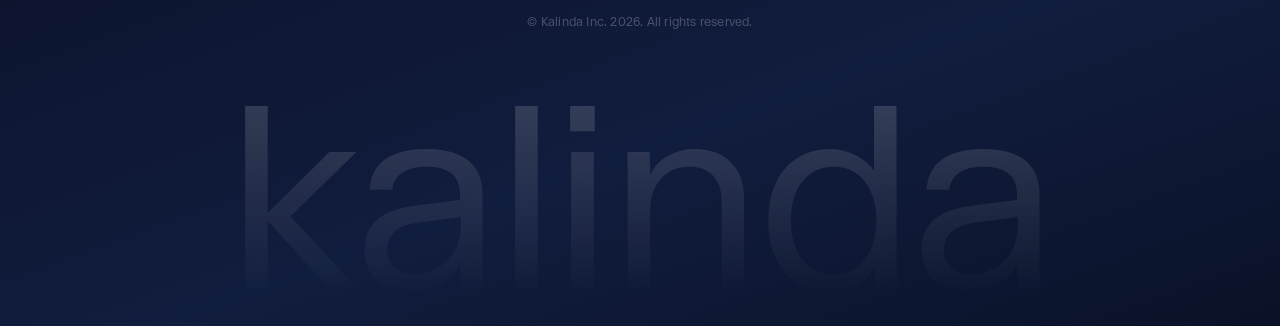
==== commit f8e5f655: "Add SMS Terms and Conditions page and footer links. Co-authored-by: Cursor <cursoragent@cursor.com>" ====
--- a/company.html
+++ b/company.html
@@ -4,6 +4,8 @@
   <meta charset="UTF-8" />
   <meta name="viewport" content="width=device-width, initial-scale=1.0" />
   <title>Kalinda — Company</title>
+  <link rel="icon" href="ktree_circle.png" type="image/png" />
+  <link rel="apple-touch-icon" href="ktree_circle.png" />
   <link rel="stylesheet" href="styles.css" />
 </head>
 <body>
@@ -68,6 +70,7 @@
           <div class="footer-col">
             <a href="https://trust.delve.co/kalinda" target="_blank" rel="noopener">Trust Center</a>
             <a href="privacy.html">Privacy Policy</a>
+            <a href="sms-terms.html">SMS Terms</a>
             <a href="mailto:hello@kalinda.ai">Contact Us</a>
           </div>
         </nav>
@@ -88,5 +91,6 @@
       nav.classList.toggle('scrolled', true);
     }, { passive: true });
   </script>
+  <script id="warmly-script-loader" src="https://opps-widget.getwarmly.com/warmly.js?clientId=177748ebdeb588d2ecb9ac9c76230552" defer></script>
 </body>
 </html>
--- a/styles.css
+++ b/styles.css
@@ -1768,6 +1768,7 @@
 }
 
 /* ── Responsive ───────────────────────────────── */
+/* ── Tablet breakpoint ── */
 @media (max-width: 900px) {
   #nav,
   #nav.scrolled { padding: 22px 28px; }
@@ -1863,3 +1864,252 @@
 
   .chat-text { font-size: 12px; }
 }
+
+/* ── Mobile breakpoint ── */
+@media (max-width: 480px) {
+
+  /* Nav */
+  #nav,
+  #nav.scrolled {
+    padding: 14px 16px;
+  }
+
+  .nav-logo-img { height: 18px; }
+
+  .nav-links { gap: 0; }
+
+  .nav-links li:not(:last-child) { display: none; }
+
+  .nav-cta {
+    font-size: 12px !important;
+    padding: 7px 14px !important;
+  }
+
+  /* Hero */
+  .hero {
+    min-height: 100vh;
+    min-height: 100svh;
+  }
+
+  .hero-content {
+    padding: 100px 20px 0;
+    max-width: 100%;
+  }
+
+  .hero-content h1 {
+    font-size: 32px;
+    letter-spacing: -1px;
+    line-height: 1.1;
+    margin-bottom: 18px;
+  }
+
+  .hero-sub {
+    font-size: 13px;
+    line-height: 1.55;
+    margin-bottom: 28px;
+  }
+
+  .hero-sub-primary,
+  .hero-sub-secondary {
+    white-space: normal !important;
+  }
+
+  .btn-outline {
+    font-size: 13px;
+    padding: 10px 22px;
+  }
+
+  /* Chat widget */
+  .hero-chat {
+    width: 260px;
+    height: 280px;
+    right: 8px;
+    bottom: 12px;
+  }
+
+  .hero-chat-track {
+    padding: 12px 10px 20px;
+  }
+
+  .chat-msg {
+    max-width: 220px;
+    padding: 8px 10px;
+    border-radius: 10px;
+  }
+
+  .chat-sender { font-size: 10px; gap: 4px; margin-bottom: 3px; }
+  .chat-sender-avatar { width: 16px; height: 16px; }
+  .chat-text { font-size: 11px; line-height: 1.4; }
+
+  /* How It Works section */
+  .how-it-works {
+    padding: 48px 20px 60px;
+  }
+
+  .hiw-label-row { margin-bottom: 20px; }
+
+  .hiw-header {
+    grid-template-columns: 1fr;
+    gap: 16px;
+    margin-bottom: 28px;
+  }
+
+  .hiw-header h2 {
+    font-size: 28px;
+  }
+
+  .hiw-subtitle {
+    font-size: 14px;
+    line-height: 1.6;
+  }
+
+  .hiw-tabs {
+    gap: 0;
+    margin-bottom: 20px;
+  }
+
+  .hiw-tab {
+    padding: 10px 4px;
+  }
+
+  .hiw-tab-text {
+    font-size: 10px;
+    letter-spacing: 0;
+  }
+
+  .hiw-slide.active {
+    grid-template-columns: 1fr;
+    gap: 0;
+  }
+
+  .hiw-slide-visual {
+    min-height: 260px;
+    padding: 24px 16px;
+    border-radius: 12px 12px 0 0;
+  }
+
+  .hiw-slide-text {
+    padding: 24px 20px;
+    border-radius: 0 0 12px 12px;
+  }
+
+  .hiw-slide-text h3 {
+    font-size: 22px;
+    margin-bottom: 8px;
+  }
+
+  .hiw-slide-text p {
+    font-size: 13px;
+    line-height: 1.6;
+  }
+
+  /* Mock UI panels */
+  .hiw-mock {
+    transform: scale(0.85);
+    transform-origin: top center;
+  }
+
+  /* Enriched section */
+  .enriched {
+    padding: 40px 20px 48px;
+  }
+
+  .enriched-grid {
+    grid-template-columns: 1fr;
+    gap: 32px;
+  }
+
+  .enriched-title {
+    font-size: 28px;
+  }
+
+  .enriched-desc,
+  .enriched-point p {
+    font-size: 14px;
+  }
+
+  .enriched-point h4 {
+    font-size: 16px;
+  }
+
+  /* FAQ */
+  .faq {
+    padding: 40px 20px 60px;
+  }
+
+  .faq-title {
+    font-size: 28px;
+  }
+
+  .faq-q {
+    font-size: 14px;
+    padding: 16px 0;
+  }
+
+  .faq-a {
+    font-size: 13px;
+  }
+
+  /* Security section */
+  .security-section {
+    padding: 48px 20px 40px;
+  }
+
+  .security-section h2 {
+    font-size: 24px;
+    margin-bottom: 16px;
+  }
+
+  .security-section p {
+    font-size: 14px;
+  }
+
+  /* Footer */
+  .footer-intro {
+    padding: 32px 20px 24px;
+    gap: 14px;
+  }
+
+  .footer-tagline {
+    font-size: 14px;
+  }
+
+  .footer-top {
+    padding: 32px 20px 28px;
+  }
+
+  .footer-nav {
+    gap: 32px;
+  }
+
+  .footer-col a {
+    font-size: 13px;
+  }
+
+  .footer-bottom {
+    padding: 16px 20px;
+  }
+
+  .footer-brand {
+    height: 0.7em;
+    font-size: clamp(80px, 22vw, 160px);
+  }
+
+  /* Company page */
+  .company-letter {
+    padding: 90px 20px 48px;
+  }
+
+  .company-grid {
+    grid-template-columns: 1fr;
+    gap: 32px;
+  }
+
+  .company-text p {
+    font-size: 14px;
+  }
+
+  .company-photo {
+    max-height: 300px;
+  }
+}
